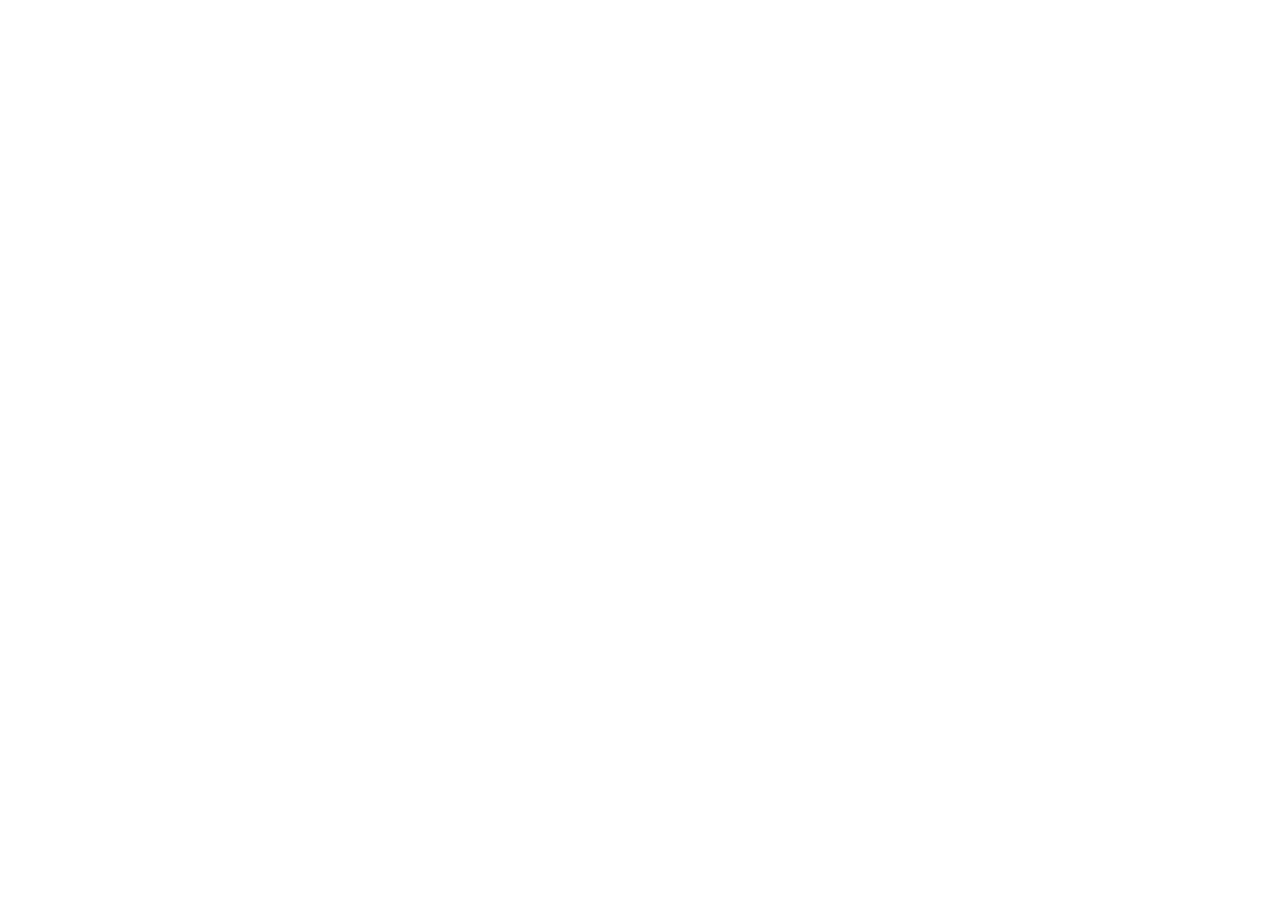
==== index.html @ 5aded235 "Added basic content to homepage" ====
<!DOCTYPE html>
<html lang="en">
<head>
  <meta charset="UTF-8">
  <meta name="viewport" content="width=device-width, initial-scale=1.0">
  <title>The Electoral College</title>
</head>
<body>
  
</body>
</html>
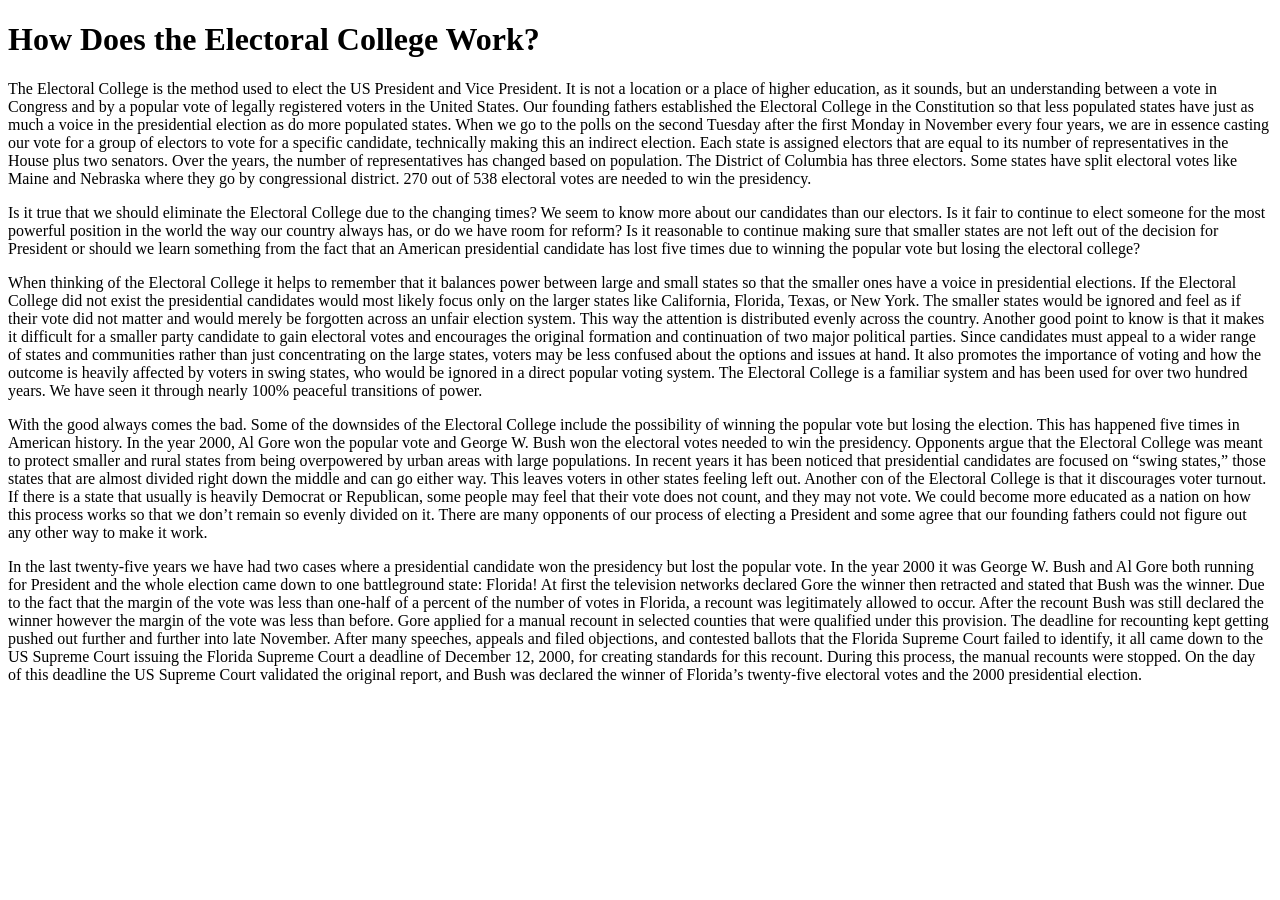
==== commit cd2e0488: "Update index.html" ====
--- a/index.html
+++ b/index.html
@@ -6,6 +6,26 @@
   <title>The Electoral College</title>
 </head>
 <body>
-  
+<h1>How Does the Electoral College Work?</h1>
+
+
+
+
+
+<p>The Electoral College is the method used to elect the US President and Vice President. It is not a location or a place of higher education, as it sounds, but an understanding between a vote in Congress and by a popular vote of legally registered voters in the United States. Our founding fathers established the Electoral College in the Constitution so that less populated states have just as much a voice in the presidential election as do more populated states. When we go to the polls on the second Tuesday after the first Monday in November every four years, we are in essence casting our vote for a group of electors to vote for a specific candidate, technically making this an indirect election. Each state is assigned electors that are equal to its number of representatives in the House plus two senators. Over the years, the number of representatives has changed based on population. The District of Columbia has three electors. Some states have split electoral votes like Maine and Nebraska where they go by congressional district. 270 out of 538 electoral votes are needed to win the presidency.</p>
+
+Is it true that we should eliminate the Electoral College due to the changing times? We seem to know more about our candidates than our electors. Is it fair to continue to elect someone for the most powerful position in the world the way our country always has, or do we have room for reform? Is it reasonable to continue making sure that smaller states are not left out of the decision for President or should we learn something from the fact that an American presidential candidate has lost five times due to winning the popular vote but losing the electoral college? 
+<p>
+ When thinking of the Electoral College it helps to remember that it balances power between large and small states so that the smaller ones have a voice in presidential elections. If the Electoral College did not exist the presidential candidates would most likely focus only on the larger states like California, Florida, Texas, or New York. The smaller states would be ignored and feel as if their vote did not matter and would merely be forgotten across an unfair election system. This way the attention is distributed evenly across the country. Another good point to know is that it makes it difficult for a smaller party candidate to gain electoral votes and encourages the original formation and continuation of two major political parties. Since candidates must appeal to a wider range of states and communities rather than just concentrating on the large states, voters may be less confused about the options and issues at hand. It also promotes the importance of voting and how the outcome is heavily affected by voters in swing states, who would be ignored in a direct popular voting system. The Electoral College is a familiar system and has been used for over two hundred years. We have seen it through nearly 100% peaceful transitions of power.
+</p>
+
+<p>With the good always comes the bad. Some of the downsides of the Electoral College include the possibility of winning the popular vote but losing the election. This has happened five times in American history. In the year 2000, Al Gore won the popular vote and George W. Bush won the electoral votes needed to win the presidency. Opponents argue that the Electoral College was meant to protect smaller and rural states from being overpowered by urban areas with large populations. In recent years it has been noticed that presidential candidates are focused on “swing states,” those states that are almost divided right down the middle and can go either way. This leaves voters in other states feeling left out. Another con of the Electoral College is that it discourages voter turnout. If there is a state that usually is heavily Democrat or Republican, some people may feel that their vote does not count, and they may not vote. We could become more educated as a nation on how this process works so that we don’t remain so evenly divided on it. There are many opponents of our process of electing a President and some agree that our founding fathers could not figure out any other way to make it work. </p>
+
+<p>In the last twenty-five years we have had two cases where a presidential candidate won the presidency but lost the popular vote. In the year 2000 it was George W. Bush and Al Gore both running for President and the whole election came down to one battleground state: Florida! At first the television networks declared Gore the winner then retracted and stated that Bush was the winner. Due to the fact that the margin of the vote was less than one-half of a percent of the number of votes in Florida, a recount was legitimately allowed to occur. After the recount Bush was still declared the winner however the margin of the vote was less than before. Gore applied for a manual recount in selected counties that were qualified under this provision. The deadline for recounting kept getting pushed out further and further into late November. After many speeches, appeals and filed objections, and contested ballots that the Florida Supreme Court failed to identify, it all came down to the US Supreme Court issuing the Florida Supreme Court a deadline of December 12, 2000, for creating standards for this recount. During this process, the manual recounts were stopped. On the day of this deadline the US Supreme Court validated the original report, and Bush was declared the winner of Florida’s twenty-five electoral votes and the 2000 presidential election.</p>
+
+
+
+
+
 </body>
 </html>
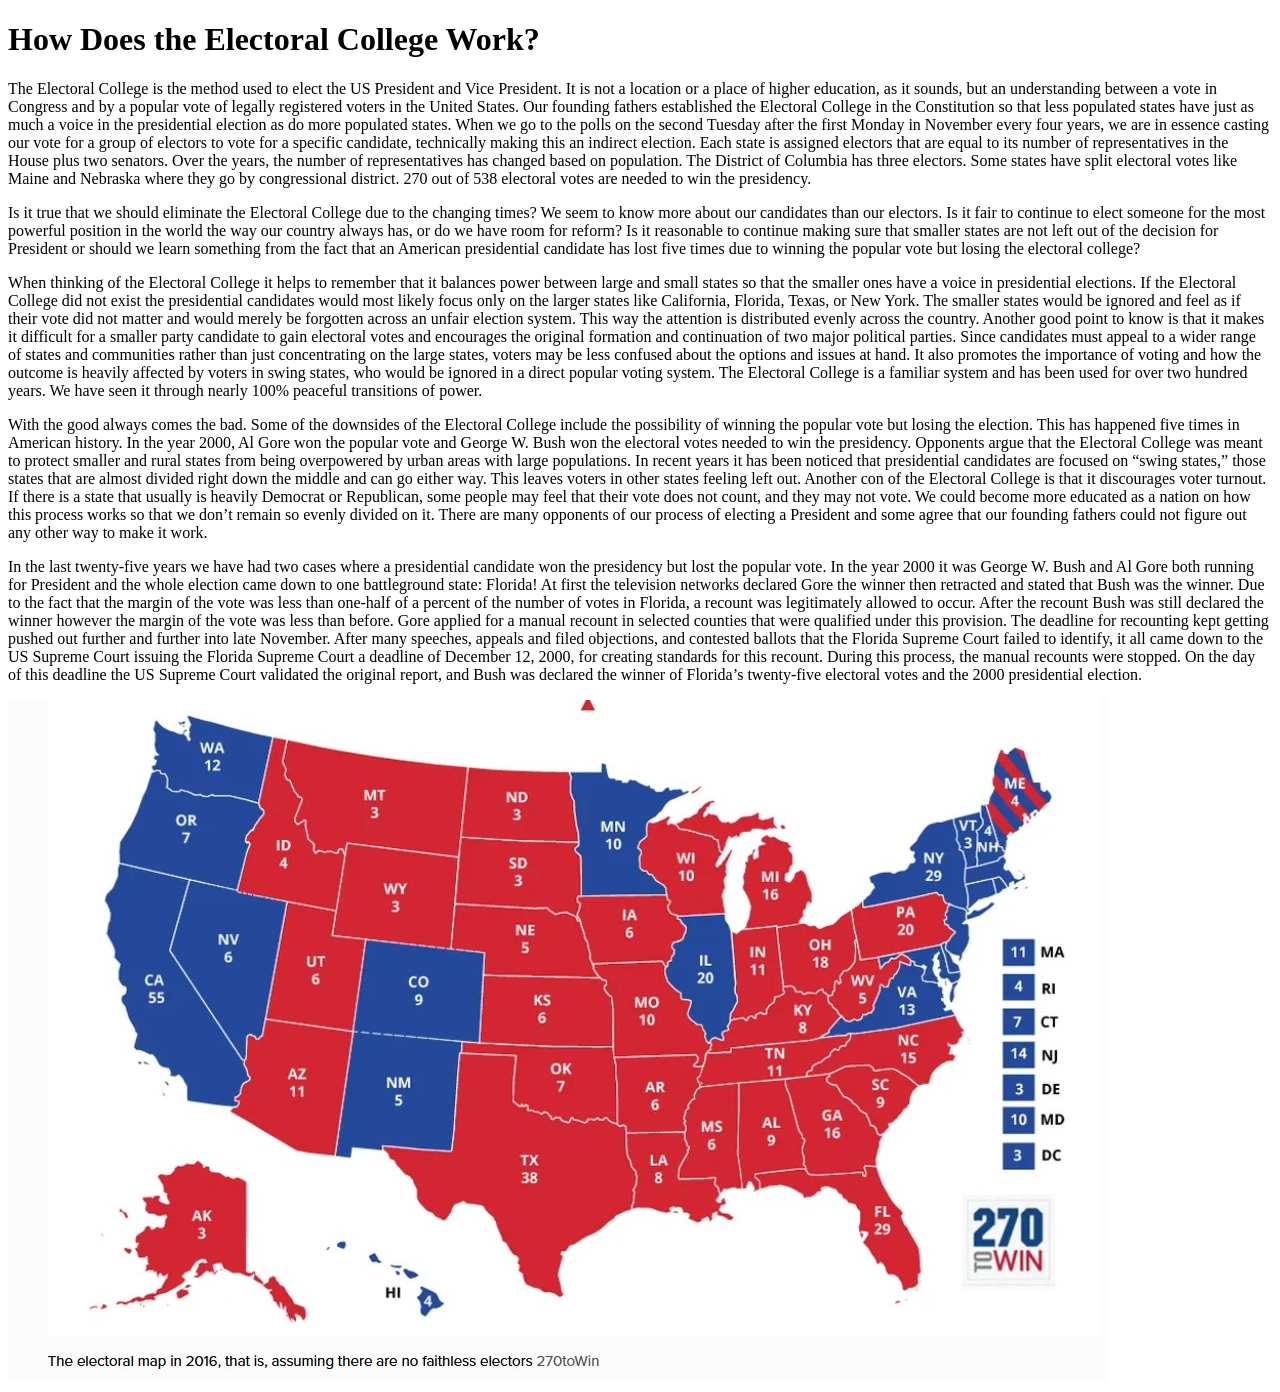
==== commit cc7bfda2: "Updated" ====
--- a/index.html
+++ b/index.html
@@ -23,7 +23,7 @@
 
 <p>In the last twenty-five years we have had two cases where a presidential candidate won the presidency but lost the popular vote. In the year 2000 it was George W. Bush and Al Gore both running for President and the whole election came down to one battleground state: Florida! At first the television networks declared Gore the winner then retracted and stated that Bush was the winner. Due to the fact that the margin of the vote was less than one-half of a percent of the number of votes in Florida, a recount was legitimately allowed to occur. After the recount Bush was still declared the winner however the margin of the vote was less than before. Gore applied for a manual recount in selected counties that were qualified under this provision. The deadline for recounting kept getting pushed out further and further into late November. After many speeches, appeals and filed objections, and contested ballots that the Florida Supreme Court failed to identify, it all came down to the US Supreme Court issuing the Florida Supreme Court a deadline of December 12, 2000, for creating standards for this recount. During this process, the manual recounts were stopped. On the day of this deadline the US Supreme Court validated the original report, and Bush was declared the winner of Florida’s twenty-five electoral votes and the 2000 presidential election.</p>
 
-
+<img src="EC Map.jpg" alt="US Map with Electoral Votes in 2016">
 
 
 
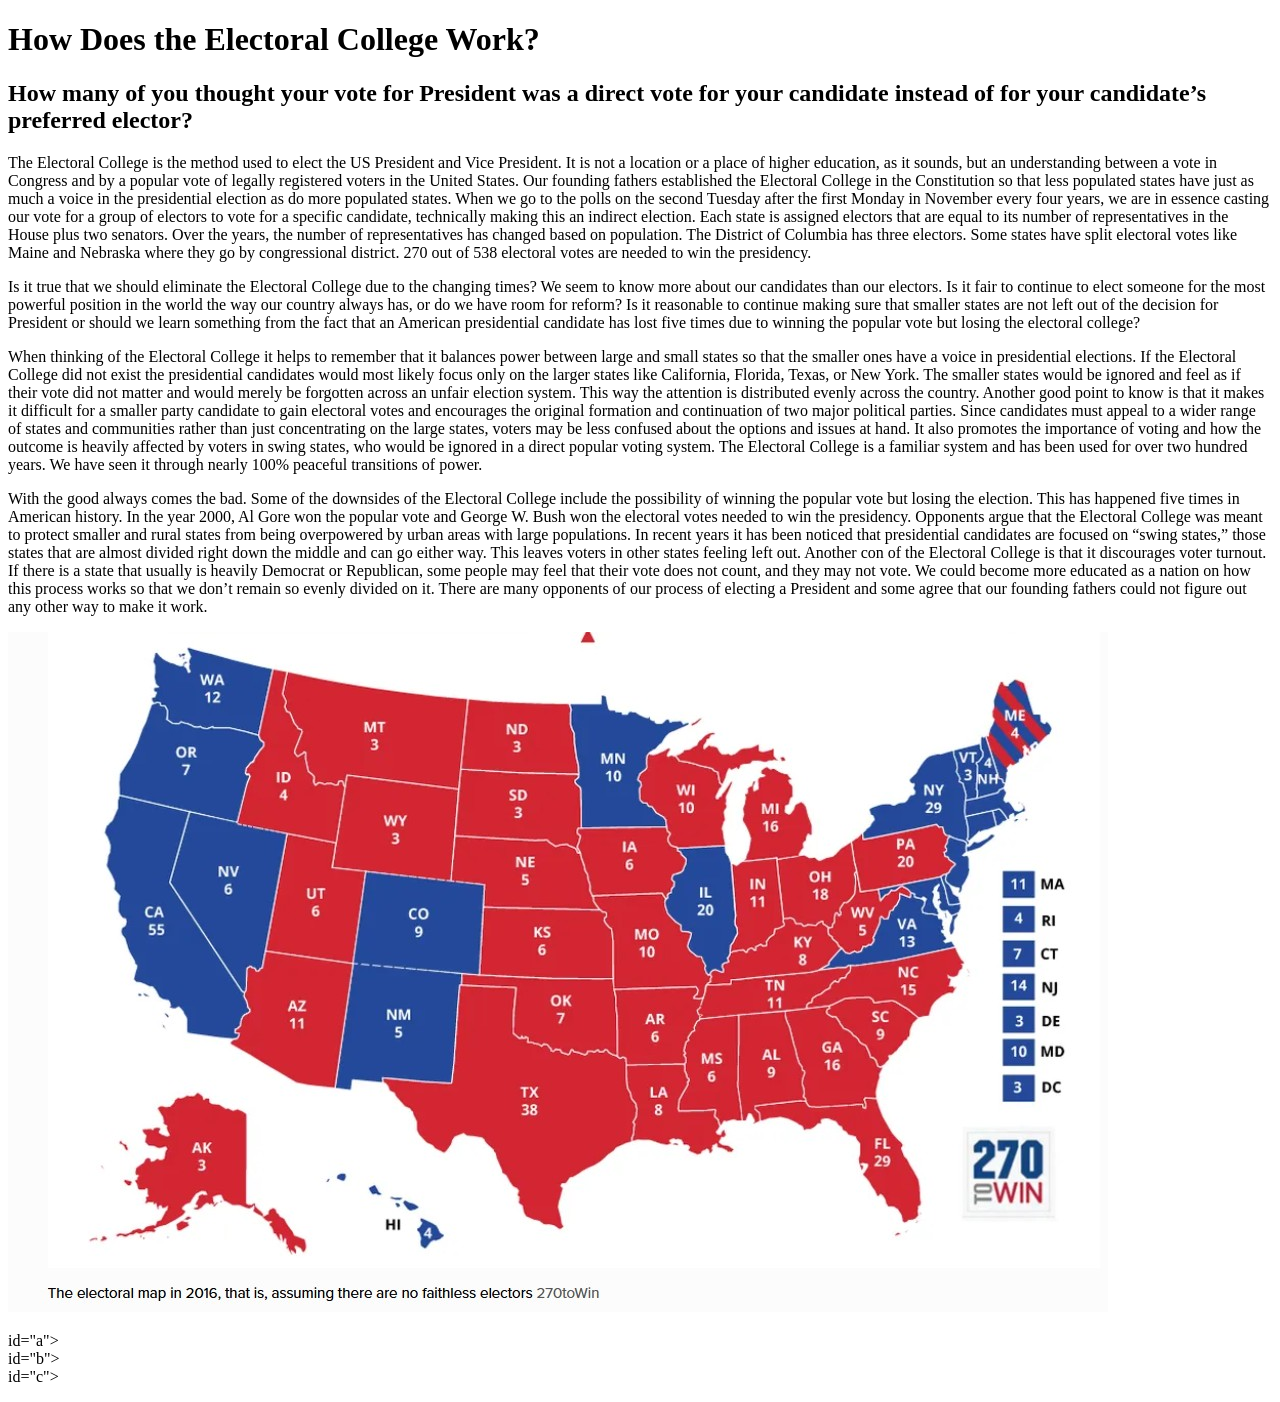
==== commit 7654def7: "update" ====
--- a/index.html
+++ b/index.html
@@ -7,7 +7,7 @@
 </head>
 <body>
 <h1>How Does the Electoral College Work?</h1>
-
+<h2>How many of you thought your vote for President was a direct vote for your candidate instead of for your candidate’s preferred elector?</h2>
 
 
 
@@ -21,10 +21,17 @@
 
 <p>With the good always comes the bad. Some of the downsides of the Electoral College include the possibility of winning the popular vote but losing the election. This has happened five times in American history. In the year 2000, Al Gore won the popular vote and George W. Bush won the electoral votes needed to win the presidency. Opponents argue that the Electoral College was meant to protect smaller and rural states from being overpowered by urban areas with large populations. In recent years it has been noticed that presidential candidates are focused on “swing states,” those states that are almost divided right down the middle and can go either way. This leaves voters in other states feeling left out. Another con of the Electoral College is that it discourages voter turnout. If there is a state that usually is heavily Democrat or Republican, some people may feel that their vote does not count, and they may not vote. We could become more educated as a nation on how this process works so that we don’t remain so evenly divided on it. There are many opponents of our process of electing a President and some agree that our founding fathers could not figure out any other way to make it work. </p>
 
-<p>In the last twenty-five years we have had two cases where a presidential candidate won the presidency but lost the popular vote. In the year 2000 it was George W. Bush and Al Gore both running for President and the whole election came down to one battleground state: Florida! At first the television networks declared Gore the winner then retracted and stated that Bush was the winner. Due to the fact that the margin of the vote was less than one-half of a percent of the number of votes in Florida, a recount was legitimately allowed to occur. After the recount Bush was still declared the winner however the margin of the vote was less than before. Gore applied for a manual recount in selected counties that were qualified under this provision. The deadline for recounting kept getting pushed out further and further into late November. After many speeches, appeals and filed objections, and contested ballots that the Florida Supreme Court failed to identify, it all came down to the US Supreme Court issuing the Florida Supreme Court a deadline of December 12, 2000, for creating standards for this recount. During this process, the manual recounts were stopped. On the day of this deadline the US Supreme Court validated the original report, and Bush was declared the winner of Florida’s twenty-five electoral votes and the 2000 presidential election.</p>
+
 
 <img src="EC Map.jpg" alt="US Map with Electoral Votes in 2016">
 
+<dl>
+  <div> id="a"></div>
+  <div> id="b"> </div>
+
+  <div> id="c"> </div>
+
+</dl>
 
 
 </body>
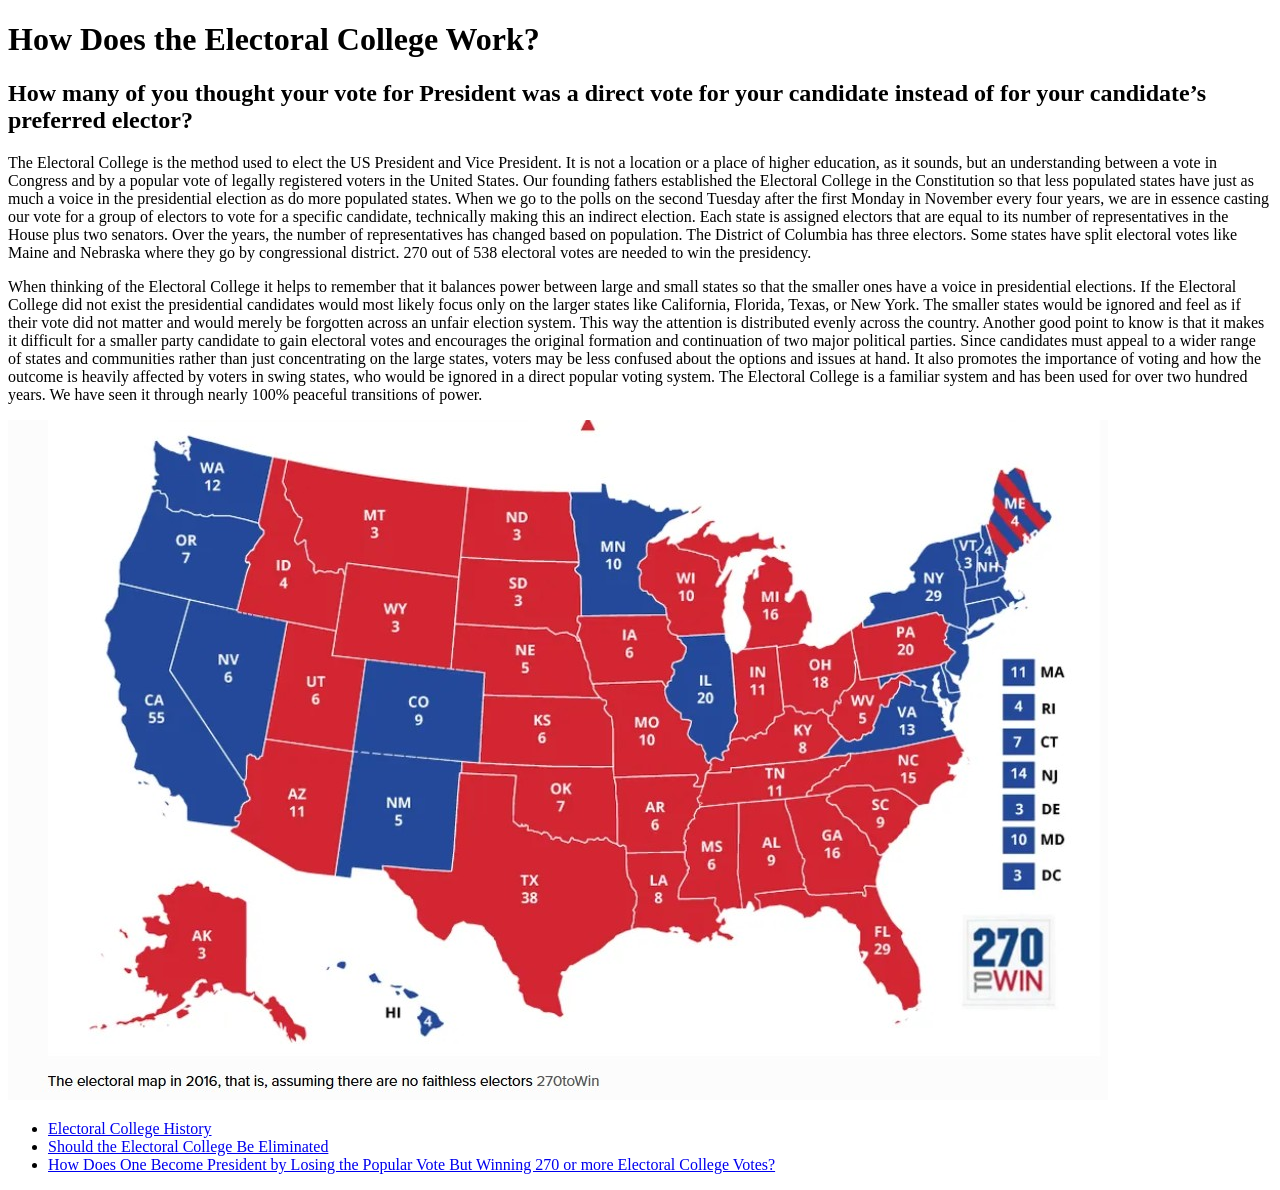
==== commit d61c3e8d: "Update" ====
--- a/index.html
+++ b/index.html
@@ -14,24 +14,29 @@
 
 <p>The Electoral College is the method used to elect the US President and Vice President. It is not a location or a place of higher education, as it sounds, but an understanding between a vote in Congress and by a popular vote of legally registered voters in the United States. Our founding fathers established the Electoral College in the Constitution so that less populated states have just as much a voice in the presidential election as do more populated states. When we go to the polls on the second Tuesday after the first Monday in November every four years, we are in essence casting our vote for a group of electors to vote for a specific candidate, technically making this an indirect election. Each state is assigned electors that are equal to its number of representatives in the House plus two senators. Over the years, the number of representatives has changed based on population. The District of Columbia has three electors. Some states have split electoral votes like Maine and Nebraska where they go by congressional district. 270 out of 538 electoral votes are needed to win the presidency.</p>
 
-Is it true that we should eliminate the Electoral College due to the changing times? We seem to know more about our candidates than our electors. Is it fair to continue to elect someone for the most powerful position in the world the way our country always has, or do we have room for reform? Is it reasonable to continue making sure that smaller states are not left out of the decision for President or should we learn something from the fact that an American presidential candidate has lost five times due to winning the popular vote but losing the electoral college? 
+
 <p>
  When thinking of the Electoral College it helps to remember that it balances power between large and small states so that the smaller ones have a voice in presidential elections. If the Electoral College did not exist the presidential candidates would most likely focus only on the larger states like California, Florida, Texas, or New York. The smaller states would be ignored and feel as if their vote did not matter and would merely be forgotten across an unfair election system. This way the attention is distributed evenly across the country. Another good point to know is that it makes it difficult for a smaller party candidate to gain electoral votes and encourages the original formation and continuation of two major political parties. Since candidates must appeal to a wider range of states and communities rather than just concentrating on the large states, voters may be less confused about the options and issues at hand. It also promotes the importance of voting and how the outcome is heavily affected by voters in swing states, who would be ignored in a direct popular voting system. The Electoral College is a familiar system and has been used for over two hundred years. We have seen it through nearly 100% peaceful transitions of power.
 </p>
 
-<p>With the good always comes the bad. Some of the downsides of the Electoral College include the possibility of winning the popular vote but losing the election. This has happened five times in American history. In the year 2000, Al Gore won the popular vote and George W. Bush won the electoral votes needed to win the presidency. Opponents argue that the Electoral College was meant to protect smaller and rural states from being overpowered by urban areas with large populations. In recent years it has been noticed that presidential candidates are focused on “swing states,” those states that are almost divided right down the middle and can go either way. This leaves voters in other states feeling left out. Another con of the Electoral College is that it discourages voter turnout. If there is a state that usually is heavily Democrat or Republican, some people may feel that their vote does not count, and they may not vote. We could become more educated as a nation on how this process works so that we don’t remain so evenly divided on it. There are many opponents of our process of electing a President and some agree that our founding fathers could not figure out any other way to make it work. </p>
+
 
 
 
 <img src="EC Map.jpg" alt="US Map with Electoral Votes in 2016">
+<ul>
+  <li> <a href="links.html">Electoral College History</a></li>
+  <li>
+    <a href="links2.html">Should the Electoral College Be Eliminated</a>
+  </li>
+  <li>
+    <a href="links3.html">How Does One Become President by Losing the Popular Vote But Winning 270 or more Electoral College Votes?</a>
+  </li>
 
-<dl>
-  <div> id="a"></div>
-  <div> id="b"> </div>
 
-  <div> id="c"> </div>
 
-</dl>
+
+
 
 
 </body>
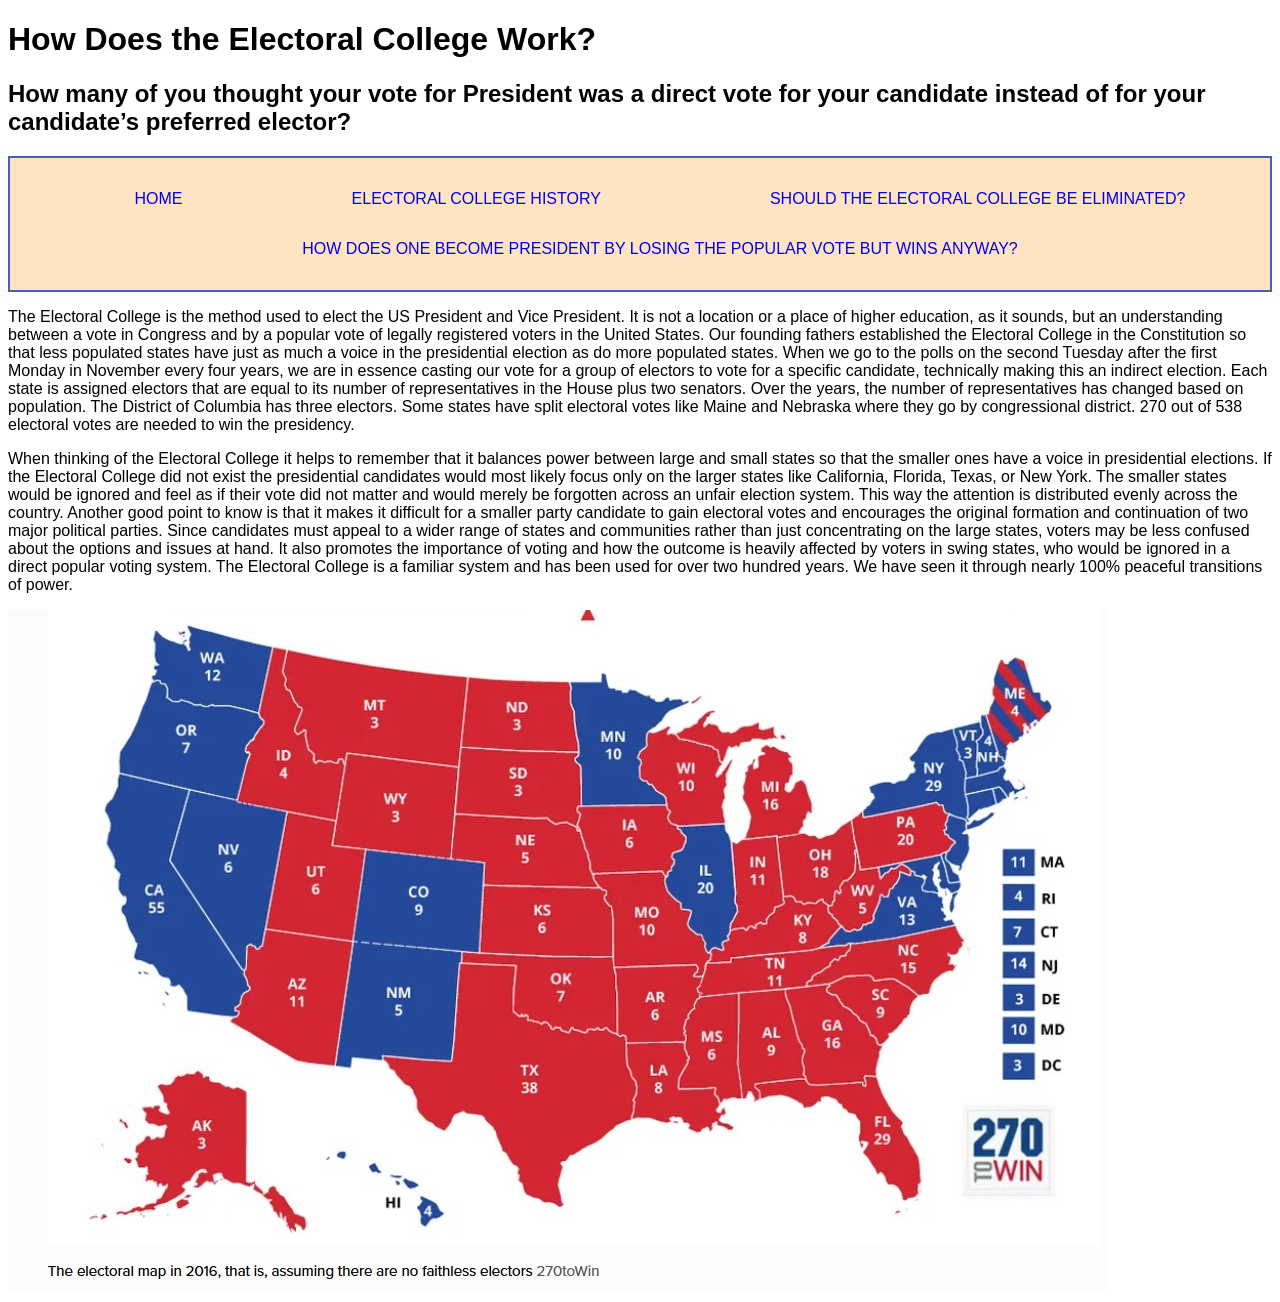
==== commit a1658540: "Update" ====
--- a/index.html
+++ b/index.html
@@ -4,12 +4,31 @@
   <meta charset="UTF-8">
   <meta name="viewport" content="width=device-width, initial-scale=1.0">
   <title>The Electoral College</title>
+
+
+<link rel="stylesheet" href="reset.css">
+<link rel="stylesheet" href="main.css">
+
+
+
 </head>
+
+
 <body>
 <h1>How Does the Electoral College Work?</h1>
 <h2>How many of you thought your vote for President was a direct vote for your candidate instead of for your candidate’s preferred elector?</h2>
 
-
+<nav>
+<ul>
+<li> <a href="links.html">Home</a></li>
+<li> <a href="links.html">Electoral College History</a></li>
+    <li>
+    <a href="links2.html">Should the Electoral College Be Eliminated?</a>
+    </li>
+    <li> <a href="PopularVoteControversy.html">How Does One Become President by Losing the Popular Vote But Wins Anyway?</a>
+  </li>
+</ul>
+</nav>
 
 
 <p>The Electoral College is the method used to elect the US President and Vice President. It is not a location or a place of higher education, as it sounds, but an understanding between a vote in Congress and by a popular vote of legally registered voters in the United States. Our founding fathers established the Electoral College in the Constitution so that less populated states have just as much a voice in the presidential election as do more populated states. When we go to the polls on the second Tuesday after the first Monday in November every four years, we are in essence casting our vote for a group of electors to vote for a specific candidate, technically making this an indirect election. Each state is assigned electors that are equal to its number of representatives in the House plus two senators. Over the years, the number of representatives has changed based on population. The District of Columbia has three electors. Some states have split electoral votes like Maine and Nebraska where they go by congressional district. 270 out of 538 electoral votes are needed to win the presidency.</p>
@@ -21,18 +40,7 @@
 
 
 
-
-
 <img src="EC Map.jpg" alt="US Map with Electoral Votes in 2016">
-<ul>
-  <li> <a href="links.html">Electoral College History</a></li>
-  <li>
-    <a href="links2.html">Should the Electoral College Be Eliminated</a>
-  </li>
-  <li>
-    <a href="links3.html">How Does One Become President by Losing the Popular Vote But Winning 270 or more Electoral College Votes?</a>
-  </li>
-
 
 
 
@@ -40,4 +48,5 @@
 
 
 </body>
+</>
 </html>
--- a/main.css
+++ b/main.css
@@ -0,0 +1,53 @@
+
+body {
+  font-family: 'Lucida Sans', 'Lucida Sans Regular', 'Lucida Grande', 'Lucida Sans Unicode', Geneva, Verdana, sans-serif;
+  background-color: 
+  
+}
+
+.wrapper {
+background-color: rgb(255, 255, 255);
+max-width: 960px;
+
+margin 0 auto;
+border: 2px solid silver;
+box-shadow: 2px 2px 20px black;
+}
+
+header {
+  background-image: url(Images/AdobeStock_133454879.webp);
+}
+
+header h1 {
+  font-size: 200%;
+  color; white;
+  text-shadow: 2px 2px 10px black;
+
+}
+
+nav{
+  background-color: bisque;
+  text-transform: uppercase;
+  border: 2px solid #4662b0
+}
+
+nav ul {
+ display: flex;
+ justify-content: space-around;
+ flex-wrap: wrap;
+}
+nav li {
+  list-style-type: none;
+  padding: 1rem;
+  
+}
+
+nav a {
+  text-decoration: none;
+  padding: 1rem 2rem;
+}
+
+nav a:hover {
+  background-color: black;
+  border-radius: 2rem;
+}
